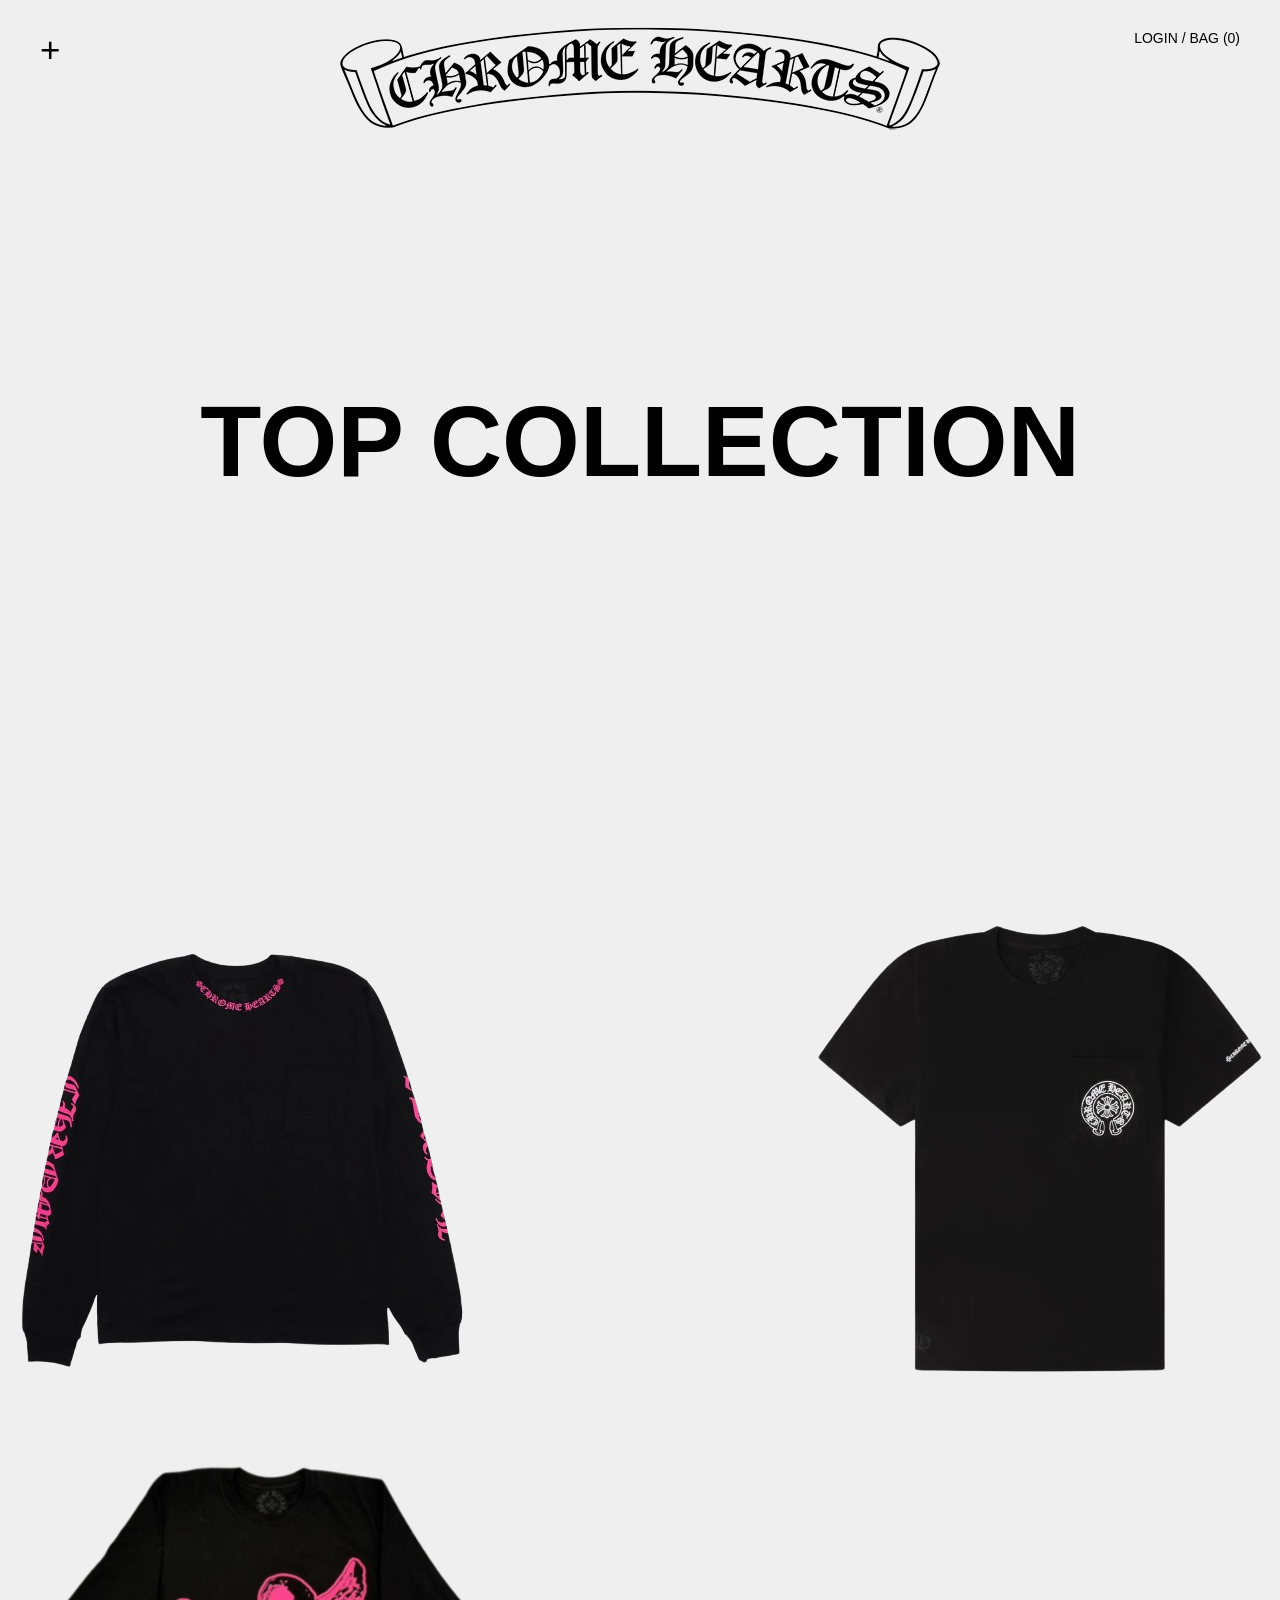
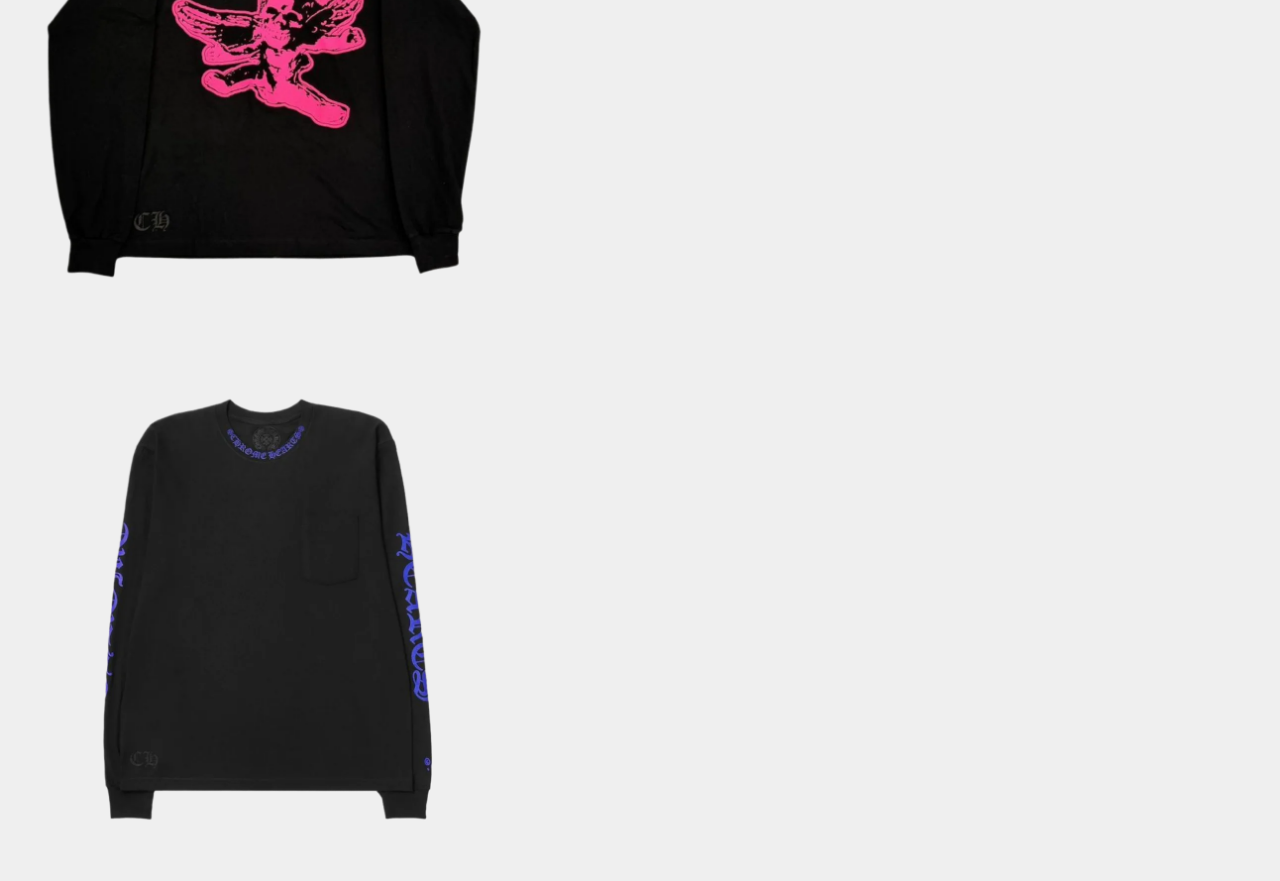
==== Projeto e - commerce/top.html @ cebbcb1e "Add files via upload" ====
<!DOCTYPE html>
<html lang="pt-BR">
<head>
  <meta charset="UTF-8">
  <title>Top</title>
  <link rel="stylesheet" href="style.css">
  <meta name="viewport" content="width=device-width, initial-scale=1.0">
</head>
<body class="top-page">

<div class="page-bg"></div>

<header>
  <div class="left" onclick='abrirMenu()'>
     +
  </div>



  <div class="right">
    LOGIN / BAG (0)
  </div>
</header>

<div id="overlay" class="overlay" onclick="fecharMenu()"></div>

<div id="menu" class="menu">
  <div class="dropdown">
    <a href="#">SHOP</a>

    <div class="submenu">
      <a href="top.html">TOP</a>
      <a href="#">UNDER</a>
      <a href="#">ACESSORIES</a>
    </div>
  </div>
  <a href="#">LOCATIONS</a>
  <a href="#">MAGAZINE</a>
</div>

<main>
  <div class="logoo">
    <img src="images/png.png" >
  </div>


  <div class="titulo">
    <h1>TOP COLLECTION</h1>
    
  </div>

<div class="camisetas1">

  <div class="um">
    <img src="images/tshirt1.png">
  </div>

   <div class="dois">
    <img src="images/tshirt2.png">
  </div>
  
</div>

<div class="camisetas2">

 <div class="tres">
    <img src="images/tshirt3.png" height="535">
  </div>

  <div class="quatro">
    <img src="images/tshirt4.png" height="535" >
  </div>

</div>




  
</main>




<script src="script.js"></script>
</body>
</html>
---- Projeto e - commerce/style.css ----
*{
  margin:0;
  padding:0;
  box-sizing:border-box;
  font-family: Arial, Helvetica, sans-serif;
}

body{
   background:#efefef;
  height:100vh;
  overflow:auto;
}

header{
  position: fixed;   
  top: 0;
  left: 0;
  width: 100%;
  padding: 50px 40px;
  display:flex;
  justify-content:space-between;
  align-items:flex-start;
  z-index: 2000;  
}

.logo {
  display: flex;
  justify-content: center;
  align-items: center;
}

.logo img{
  height: 100px;
  margin-top: 10px;
}


.left, .right{
  font-size:14px;
  cursor:pointer;
}

.left {
  font-size: 35px;
}

main{
  width:100%;
}

.background-shape{
  position:absolute;
  width:900px;
  height:900px;
  border-radius:50%;
}


.slider{
    position: relative;
    width: 100%;
    height: calc(100vh - 100px);
    margin-top: 40px;
    overflow: hidden;
}

.slide{
    width: 100%;
    height: 100%;
    object-fit: cover;
    position: absolute;
    opacity: 0;
    transition: opacity 0.8s ease;
}

.slide.active{
    opacity: 1;
}

.prev, .next{
    position: absolute;
    top: 50%;
    transform: translateY(-50%);
    background: black;
    color: white;
    border: none;
    padding: 10px;
    cursor: pointer;
}

.prev{
    left: 0;
}

.next{
    right: 0;
}

.destaques {
  font-size: 30px;
  text-align: center;
  margin-top: 50px;
}

.lancamentos{
margin: 0 auto;
text-align: center;
display: flex;
justify-content: center;
gap: 80px;
margin-top: 40px;
}

.lancamentos img{
width: 100%;
display: block;
margin: 0 auto;
}

.lancamentos div{
margin-top: 2px;
font-size: 18px;
}

.produto-img{
position: relative;
width: 300px;
height: 300px;
margin: auto;
}

.produto-img img{
width: 100%;
position: absolute;
top: 0;
left: 0;
}

.img2{
opacity: 0;
transition: opacity 0.4s;
}

.produto-img:hover .img1{
opacity: 0;
}

.produto-img:hover .img2{
opacity: 1;
}

.produto p{
margin-top: 10px;
}

.produto1 .img1,
.produto1 .img2{
top: -40px;
}


.photos{
  display: flex;
  gap: 5px;
  margin-top: 70px;
}

.photo{
  position: relative;
  width: 50%;
  overflow: hidden;
}

.photo a{
  display: block;
}

.photo img{
  width: 100%;
  display: block;
  transition: transform 0.5s ease, filter 0.5s ease;
}

.photo:hover img{
  transform: scale(1.1);
  filter: brightness(70%);
}

.tphoto{
  position: absolute;
  top: 45%;
  left: 50%;
  transform: translate(-50%, -50%);
  color: white;
  font-size: 32px;
  font-weight: bold;
}

.botao{
  position: absolute;
  top: 60%;
  left: 50%;
  transform: translate(-50%, -50%);
  padding: 10px 20px;
  background: transparent; 
  color: white; 
  border: 2px solid white; 
  font-size: 14px;
  opacity: 0;
  transition: opacity 0.3s;
}

.photo:hover .botao{
  opacity: 1;
}

.left{
  margin-top:-20px;
}

.right{
  margin-top:-20px;
}

.left img {
  width: 50px;   
  height: auto;  
}

.menu {
  position: fixed;
  top: 0;
  left: 0;
  width: 350px;
  height: 100vh;
  background: white;
  padding: 120px 60px;

  display: flex;
  flex-direction: column;
  gap: 30px;

  transform: translateX(-100%);
  transition: transform 0.5s ease;
  z-index: 1000;
}

.menu a {
  text-decoration: none;
  color: black;
  font-size: 22px;
  letter-spacing: 1px;
  transition: color 0.3s ease;
}

.menu a:hover {
  color: gray;
}

.menu.active {
  transform: translateX(0);
}

.overlay {
  position: fixed;
  top: 0;
  left: 0;
  width: 100%;
  height: 100vh;
  background: rgba(0,0,0,0.3);

  opacity: 0;
  visibility: hidden;
  transition: 0.4s ease;
  z-index: 900;
}

.overlay.active {
  opacity: 1;
  visibility: visible;
}

.dropdown {
  display: flex;
  flex-direction: column;
}

.submenu {
  max-height: 0;
  display: flex;    
  overflow: hidden;
  transition: max-height 1.0s ease;
  margin-left: 15px;
  flex-direction: column;
}

.dropdown:hover .submenu {
  max-height: 200px;
}

.submenu a {
  font-size: 18px;
  color: #000000;
}

.titulo {
  text-align: center;
  padding-top: 400px;
  padding-bottom: 400px;
  font-size: 50px;
}

.page-bg{
  position: fixed;
  top:0;
  left:0;
  width:100%;
  height:100%;
  z-index:-1;
  pointer-events:none;
}

.background-shape{
  position:absolute;
  width:900px;
  height:900px;
  border-radius:50%;
  z-index:-1;
  pointer-events:none;
}

.menu {
  position: fixed;
  top: 0;
  left: 0;
  width: 350px;
  height: 100vh;
  background: white;
  padding: 120px 60px;

  display: flex;
  flex-direction: column;
  gap: 30px;

  transform: translateX(-100%);
  transition: transform 0.5s ease;

  z-index: 5000;
}

.overlay {
  position: fixed;
  top: 0;
  left: 0;
  width: 100%;
  height: 100vh;
  background: rgba(0,0,0,0.3);

  opacity: 0;
  visibility: hidden;
  transition: 0.4s ease;

  z-index: 4000;
}

.logoo{
 display:flex;
 justify-content:center;
 align-items:center;
 margin-top:20px;
}

.logoo img{
 max-width:100%;
 height:auto;
}

.titulo {
  margin-top: -150px;
}


@font-face {
  font-family:'fontec';
  src: url('CloisterBlack.ttf') format('tff');
}

.camisetas1 {
  display: flex;
  justify-content: center;
  gap: 300px;
}
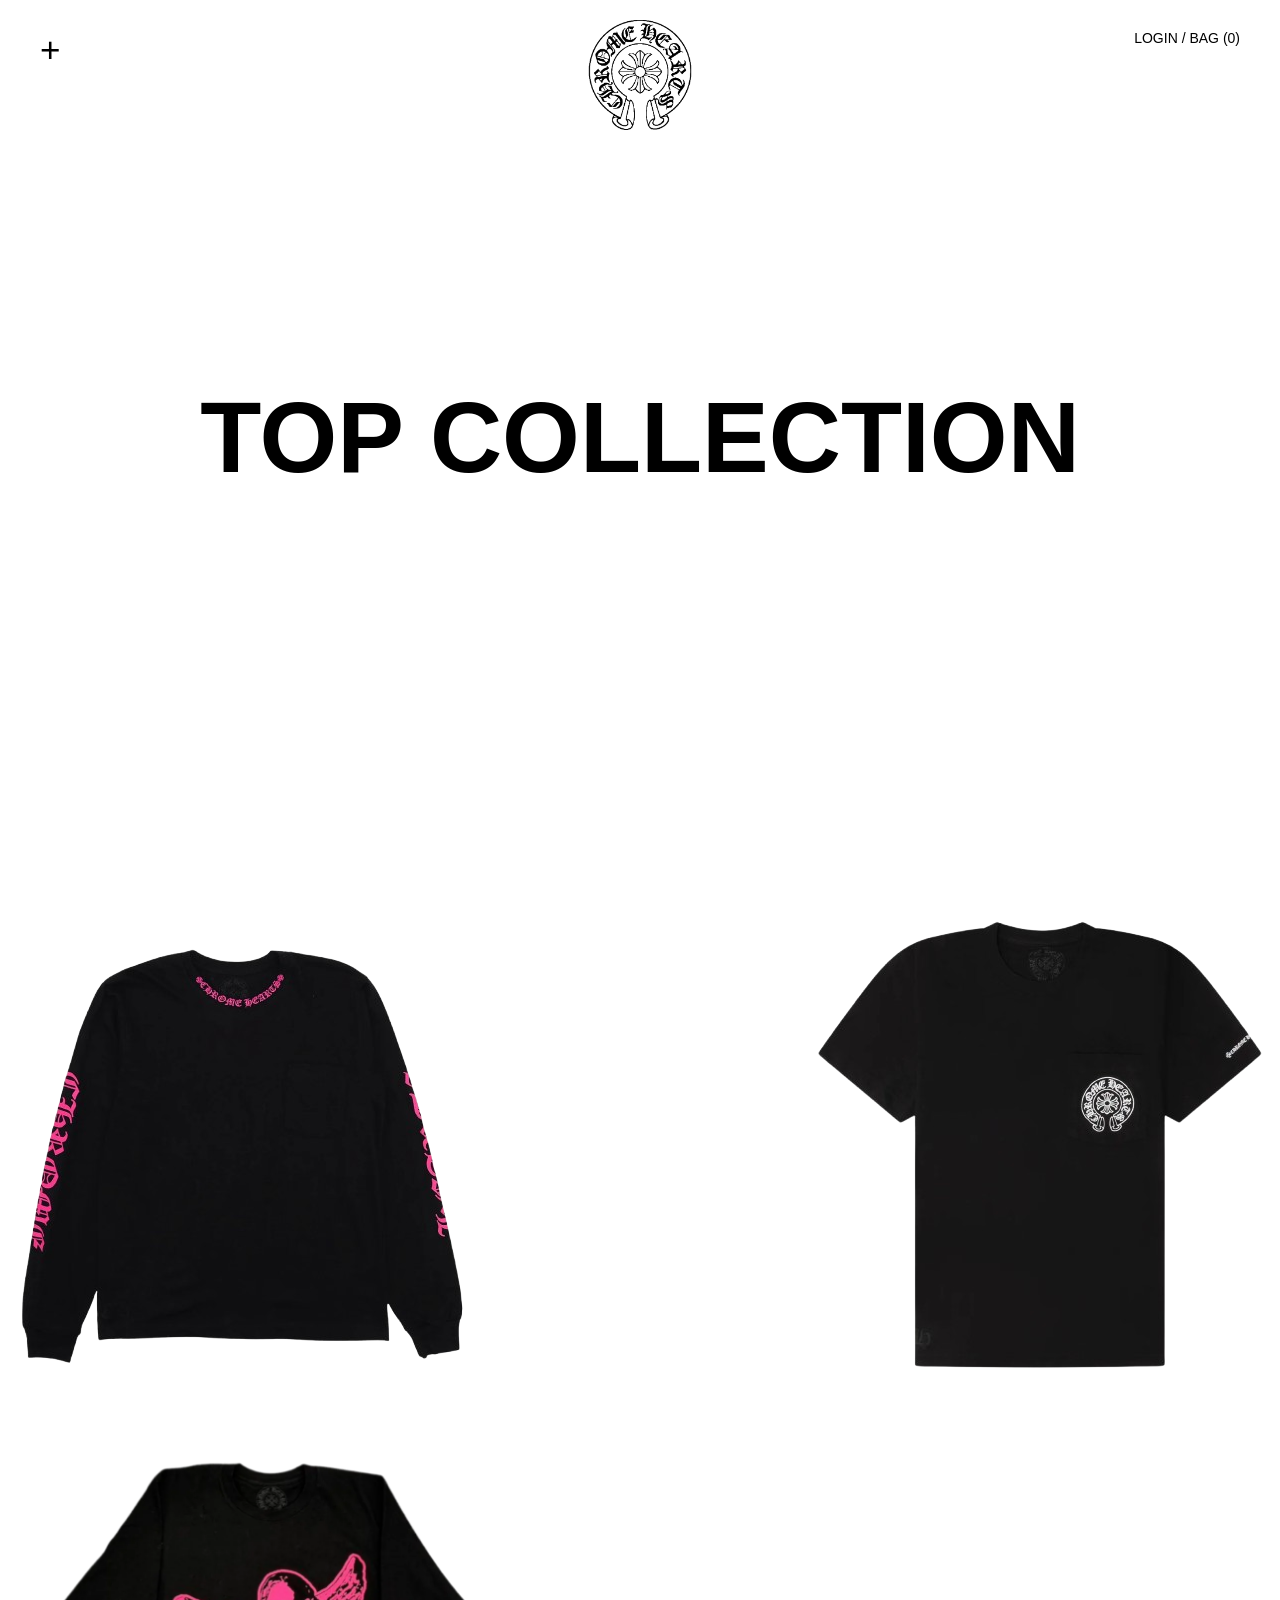
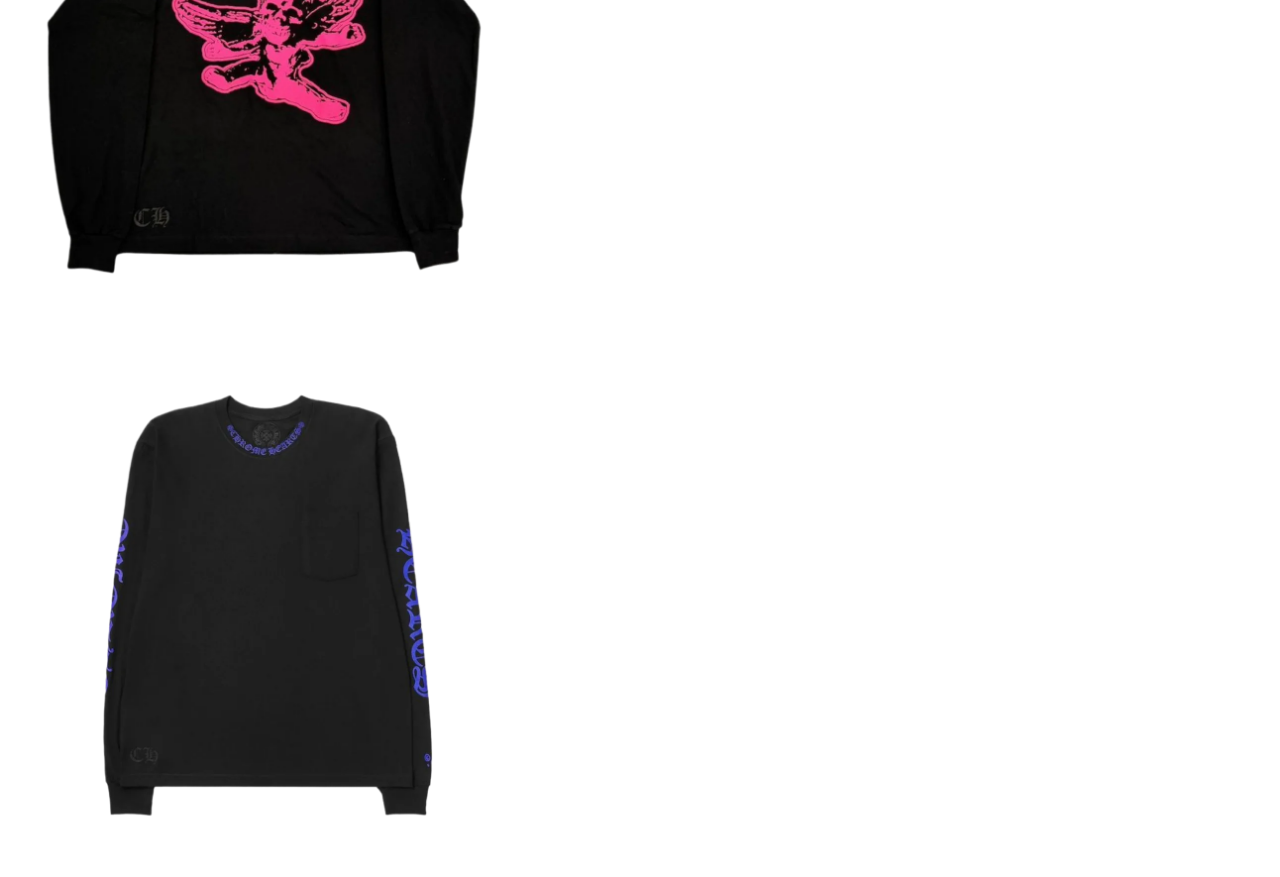
==== commit a71edb87: "Add files via upload Adicionei uma página HTML para um dos produtos em destaque. Essa página possui " ====
--- a/Projeto e - commerce/top.html
+++ b/Projeto e - commerce/top.html
@@ -14,8 +14,6 @@
   <div class="left" onclick='abrirMenu()'>
      +
   </div>
-
-
 
   <div class="right">
     LOGIN / BAG (0)
@@ -40,13 +38,12 @@
 
 <main>
   <div class="logoo">
-    <img src="images/png.png" >
+    <img src="images/pngwing.com.png">
   </div>
 
 
   <div class="titulo">
     <h1>TOP COLLECTION</h1>
-    
   </div>
 
 <div class="camisetas1">
--- a/Projeto e - commerce/style.css
+++ b/Projeto e - commerce/style.css
@@ -6,7 +6,7 @@
 }
 
 body{
-   background:#efefef;
+   background:#ffffff;
   height:100vh;
   overflow:auto;
 }
@@ -161,7 +161,7 @@
 
 .photos{
   display: flex;
-  gap: 5px;
+  gap: 15px;
   margin-top: 70px;
 }
 
@@ -214,6 +214,219 @@
   opacity: 1;
 }
 
+.models {
+  display: flex;
+  gap: 15px;
+  margin-top: 15px;
+}
+
+.model a{
+  display: block;
+}
+
+.model img{
+  width: 100%;
+  display: block;
+  transition: transform 0.5s ease, filter 0.5s ease;
+}
+
+.model:hover img{
+  filter: brightness(70%);
+}
+
+.tmodel{
+  position: relative;
+  bottom: 90px;
+  left: 50%;
+  transform: translate(-50%, -50%);
+  color: white;
+  font-size: 32px;
+  font-weight: bold;
+  text-align: center;
+}
+
+.model a {
+  display: block;
+  text-decoration: none; 
+  color: inherit;
+}
+
+.linha {
+  border-top: 2px solid rgb(231, 231, 231);
+  margin-top: 40px;
+}
+
+.cabecalho {
+  display: flex;
+  justify-content: center;
+  gap: 30px;
+  margin-top: 60px;
+  color: rgb(163, 163, 163);
+}
+
+.cabecalho2 {
+  display: flex;
+  justify-content: center;
+  gap: 30px;
+  margin-top: 40px;
+  margin-bottom: 40px;
+}
+
+/*Whitebluetshirtpage*/
+
+/* Container que segura as duas colunas */
+.product-page-wrapper {
+    display: flex;
+    max-width: 1300px;
+    margin: 40px auto;
+    padding: 0 20px;
+    gap: 60px; /* Espaço entre as fotos e o texto */
+    font-family: sans-serif;
+    margin-top: 70px;
+    
+}
+
+/* Coluna das Imagens */
+.product-gallery {
+    display: flex;
+    flex: 2; /* Ocupa 2 partes do espaço */
+    gap: 20px;
+}
+
+.thumbnails {
+    display: flex;
+    flex-direction: column;
+    gap: 12px;
+    width: 80px;
+}
+
+.thumbnails img {
+    width: 100%;
+    cursor: pointer;
+    border: 1px solid transparent;
+}
+
+.thumbnails img.active {
+    border: 1px solid #000;
+}
+
+.main-image-container {
+    flex: 1;
+    display: flex;
+    margin-top: -60px;
+}
+
+.main-image-container img {
+    width: 100%;
+    display: block;
+}
+
+/* Coluna de Texto */
+.product-info-column {
+    flex: 1; /* Ocupa 1 parte do espaço */
+}
+
+.product-name {
+    font-size: 1.4rem;
+    font-weight: 600;
+    margin: 0 0 10px 0;
+}
+
+.product-price {
+    font-size: 1.1rem;
+    margin-bottom: 30px;
+}
+
+.variant-thumb {
+    width: 60px;
+    border: 1px solid #ddd;
+    margin-right: 8px;
+    cursor: pointer;
+}
+
+.variant-thumb.active {
+    border-color: #000;
+}
+
+/* Tamanhos */
+.size-selector-container {
+    margin: 30px 0;
+}
+
+.size-selector-container .label {
+    font-size: 0.8rem;
+    font-weight: bold;
+    display: block;
+    margin-bottom: 10px;
+}
+
+.size-options {
+    display: flex;
+    gap: 8px;
+}
+
+.size-btn {
+    border: 1px solid #ddd;
+    background: #fff;
+    padding: 10px 15px;
+    min-width: 50px;
+    cursor: pointer;
+}
+
+.size-btn.out-of-stock {
+    color: #ccc;
+    text-decoration: line-through;
+    border-color: #f0f0f0;
+}
+
+/* Botão Preto Estilo BAPE */
+.action-button {
+    width: 100%;
+    background: #000;
+    color: #fff;
+    border: none;
+    padding: 18px;
+    font-weight: bold;
+    text-transform: uppercase;
+    cursor: pointer;
+    margin-bottom: 25px;
+}
+
+/* Detalhes/Accordion */
+details {
+    border-top: 1px solid #eee;
+}
+
+summary {
+    list-style: none;
+    padding: 15px 0;
+    cursor: pointer;
+    display: flex;
+    justify-content: space-between;
+    font-weight: bold;
+    font-size: 0.9rem;
+}
+
+summary::-webkit-details-marker { display: none; }
+
+
+
+
+
+
+
+
+
+
+
+
+
+
+
+
+
+
+
 .left{
   margin-top:-20px;
 }
@@ -372,7 +585,7 @@
 
 .logoo img{
  max-width:100%;
- height:auto;
+ height:110px;
 }
 
 .titulo {
@@ -380,11 +593,6 @@
 }
 
 
-@font-face {
-  font-family:'fontec';
-  src: url('CloisterBlack.ttf') format('tff');
-}
-
 .camisetas1 {
   display: flex;
   justify-content: center;
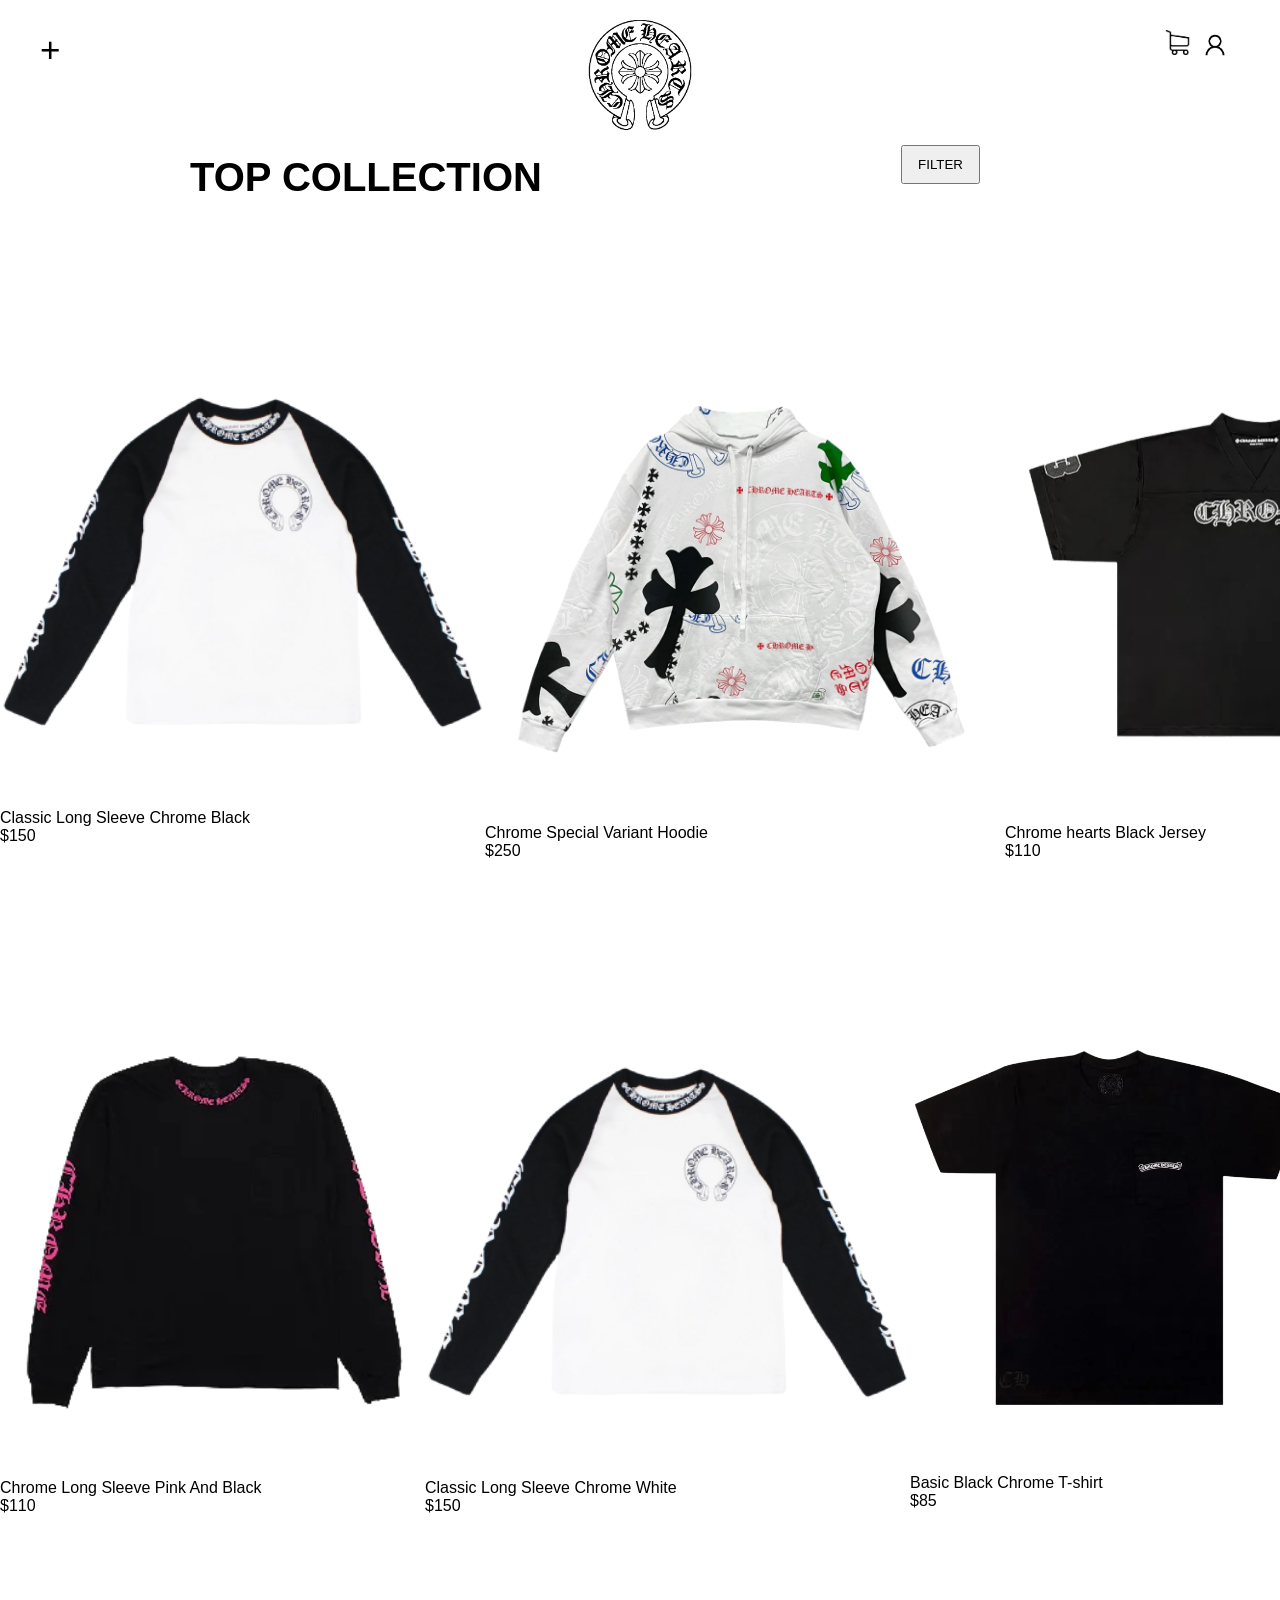
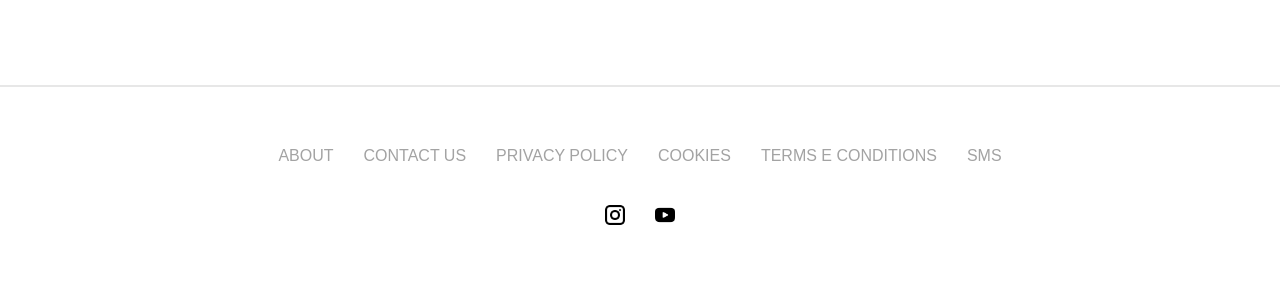
==== commit 94d76ce8: "Add files via upload" ====
--- a/Projeto e - commerce/top.html
+++ b/Projeto e - commerce/top.html
@@ -10,74 +10,189 @@
 
 <div class="page-bg"></div>
 
-<header>
-  <div class="left" onclick='abrirMenu()'>
-     +
-  </div>
+  <header>
+    <div class="left" onclick='abrirMenu()'>
+      +
+    </div>
 
-  <div class="right">
-    LOGIN / BAG (0)
-  </div>
-</header>
+      <div class="right">
+       <img src="images/126510-removebg-preview.png" height="25px">
+        <div class="logologin">
+        <a href="login.html">
+          <img src="images/png-clipart-computer-icons-user-login-gender-miscellaneous-desktop-wallpaper-thumbnail-removebg-preview.png" height="30px">
+        </a>
+        </div>
+    </div>
+  </header>
+
+
+
 
 <div id="overlay" class="overlay" onclick="fecharMenu()"></div>
 
 <div id="menu" class="menu">
   <div class="dropdown">
-    <a href="#">SHOP</a>
+  <a href="#">SHOP</a>
 
-    <div class="submenu">
-      <a href="top.html">TOP</a>
-      <a href="#">UNDER</a>
-      <a href="#">ACESSORIES</a>
-    </div>
+  <div class="submenu">
+    <a href="top.html">TOP</a>
+    <a href="acessories.html">ACESSORIES</a>
   </div>
-  <a href="#">LOCATIONS</a>
-  <a href="#">MAGAZINE</a>
+</div>
+  <a href="men.html">MEN</a>
+  <a href="women.html">WOMAN</a>
+  <a href="kids.html">KIDS</a>
 </div>
 
 <main>
+
   <div class="logoo">
     <img src="images/pngwing.com.png">
   </div>
 
-
+<div class="emcima">
   <div class="titulo">
     <h1>TOP COLLECTION</h1>
   </div>
 
-<div class="camisetas1">
+<div class="filter-container">
+  <button id="filterBtn">FILTER</button>
 
-  <div class="um">
-    <img src="images/tshirt1.png">
+  <div id="filterMenu" class="filter-menu">
+    
+
+    <label>
+      TYPE
+      <select>
+        <option>T-SHIRT</option>
+        <option>HOODIE</option>
+      </select>
+    </label>
+
+  <label>
+    COLORS
+    <select>
+     <option>BLACK</option>
+     <option>WHITE</option>
+     <option>RED</option>
+     <option>BLUE</option>
+     <option>PINK</option>
+    </select> 
+  </label>
+
+  </div>
+</div>
   </div>
 
-   <div class="dois">
-    <img src="images/tshirt2.png">
-  </div>
-  
+<div class="camisacima">
+
+<div class="camisacima1">
+
+   <div class="top1">
+    <img src="images/top5.png" height="485px">
+   </div>
+
+    <div class="textop1">
+     <p>Classic Long Sleeve Chrome Black</p>
+     <p>$150</p>
+    </div>
+
 </div>
 
-<div class="camisetas2">
+<div class="camisacima2">
 
- <div class="tres">
-    <img src="images/tshirt3.png" height="535">
-  </div>
+   <div class="top2">
+    <img src="images/top2.png" height="520px">
+   </div>
 
-  <div class="quatro">
-    <img src="images/tshirt4.png" height="535" >
-  </div>
+    <div class="textop2">
+     <p>Chrome Special Variant Hoodie</p>
+     <p>$250</p>
+    </div>
 
 </div>
 
 
 
+<div class="camisacima3">
 
-  
-</main>
+   <div class="top3">
+    <img src="images/top3.png" height="500px">
+   </div>
+
+    <div class="textop3">
+     <p>Chrome hearts Black Jersey</p>
+     <p>$110</p>
+    </div>
+
+</div>
+</div>
 
 
+<div class="camisabaixo">
+<div class="camisabaixo4">
 
+   <div class="top4">
+    <img src="images/top4.png" height="425px">
+   </div>
+
+    <div class="textop4">
+     <p>Chrome Long Sleeve Pink And Black</p>
+     <p>$110</p>
+    </div>
+
+</div>
+
+<div class="camisabaixo5">
+
+   <div class="top5">
+    <img src="images/top5.png" height="485px">
+   </div>
+
+    <div class="textop5">
+     <p>Classic Long Sleeve Chrome White</p>
+     <p>$150</p>
+    </div>
+
+</div>
+
+<div class="camisabaixo6">
+
+   <div class="top6">
+    <img src="images/top6.png" height="365px">
+   </div>
+
+    <div class="textop6">
+     <p>Basic Black Chrome T-shirt</p>
+     <p>$85</p>
+    </div>
+
+</div>
+</div>
+
+<div class="">
+<div class="linha"></div>
+
+<div class="cabecalho">
+ <div>ABOUT</div>
+  <div>CONTACT US</div>
+   <div>PRIVACY POLICY</div>
+  <div>COOKIES</div>
+ <div>TERMS E CONDITIONS</div>
+<div>SMS</div>
+</div>
+
+<div class="cabecalho2">
+  <img src="images/instagram (1).png" height="20px">
+   <img src="images/youtube.png" height="20px">
+</div>
+
+<div>
+  <P>ㅤㅤ</P>
+</div>
+
+</div>
+</main>
 
 <script src="script.js"></script>
 </body>
--- a/Projeto e - commerce/style.css
+++ b/Projeto e - commerce/style.css
@@ -32,7 +32,9 @@
 .logo img{
   height: 100px;
   margin-top: 10px;
-}
+  margin-bottom: -10px;
+}
+
 
 
 .left, .right{
@@ -42,6 +44,12 @@
 
 .left {
   font-size: 35px;
+}
+
+.right{
+  display: flex;
+  margin-right: 10px;
+  gap: 10px;
 }
 
 main{
@@ -62,6 +70,7 @@
     height: calc(100vh - 100px);
     margin-top: 40px;
     overflow: hidden;
+    margin-top: 30px;
 }
 
 .slide{
@@ -272,9 +281,32 @@
   margin-bottom: 40px;
 }
 
+.animar {
+  opacity: 0;
+  transform: translateY(50px);
+  transition: all 0.6s ease;
+}
+
+.animar.ativo {
+  opacity: 1;
+  transform: translateY(0);
+}
+
 /*Whitebluetshirtpage*/
 
 /* Container que segura as duas colunas */
+
+.aparecer {
+  opacity: 0; /* começa invisível */
+  transform: translateY(50px); /* começa um pouco pra baixo */
+  transition: all 0.8s ease; /* animação suave */
+}
+
+.aparecer.ativo {
+  opacity: 1; /* aparece */
+  transform: translateY(0); /* sobe para posição normal */
+}
+
 .product-page-wrapper {
     display: flex;
     max-width: 1300px;
@@ -409,24 +441,6 @@
 
 summary::-webkit-details-marker { display: none; }
 
-
-
-
-
-
-
-
-
-
-
-
-
-
-
-
-
-
-
 .left{
   margin-top:-20px;
 }
@@ -576,6 +590,10 @@
   z-index: 4000;
 }
 
+
+
+/* TOP HTML */
+
 .logoo{
  display:flex;
  justify-content:center;
@@ -589,15 +607,172 @@
 }
 
 .titulo {
-  margin-top: -150px;
-}
-
-
-.camisetas1 {
-  display: flex;
+  margin-top: -375px;
+  display: flex;
+  justify-content: left;
+  font-size: 20px;
+  margin-left: 190px;
+}
+
+.filter-container {
+  position: fixed;
+  top: 145px;
+  right: 300px;
+}
+
+#filterBtn {
+  padding: 10px 15px;
+  cursor: pointer;
+}
+
+.filter-menu {
+  position: absolute;
+  top: 100%; 
+  left: 0;
+  background: #ffffff;
+  color: rgb(0, 0, 0);
+  width: 200px;
+  padding: 15px;
+  border-radius: 8px;
+
+  box-shadow: 0 10px 20px rgba(0, 0, 0, 0.2);
+
+  opacity: 0;
+  transform: translateY(-10px);
+  visibility: hidden;
+  pointer-events: none;
+
+  transition: all 0.25s ease;
+}
+
+.filter-menu.active {
+  opacity: 1;
+  transform: translateY(0);
+  visibility: visible;
+  pointer-events: auto;
+}
+
+label {
+  display: block;
+  margin: 10px 0;
+}
+
+.filter-menu {
+  transform: translateY(-10px) scale(0.95);
+}
+
+.filter-menu.active {
+  transform: translateY(0) scale(1);
+}
+
+.camisacima {
+  display: flex;
+  justify-content: space-around;
+  margin-top: -300px;
+}
+
+.camisacima1 {
+ display: flex;
+ flex-direction: column;
+}
+
+.camisacima2 {
+ display: flex;
+ flex-direction: column;
+}
+
+.camisacima3 {
+ display: flex;
+ flex-direction: column;
+}
+
+.camisabaixo {
+  display: flex;
+  justify-content: space-around;
+  margin-top: 130px;
+  margin-bottom: 170px;
+}
+
+.camisabaixo4 {
+  display: flex;
+  flex-direction: column;
+  margin-top: 20px ;
+}
+
+.camisabaixo6 {
+  display: flex;
+  flex-direction: column;
+  margin-top: 55px ;
+}
+
+.textop4 {
+  margin-top: 40px;
+  
+}
+
+.textop6 {
+  margin-top: 60px;
+}
+
+.top1 {
+  margin-top: 20px;
+  align-items: center;
+}
+
+.top3 {
+  margin-top: 20px;
+}
+
+/*LOGIN*/
+
+
+.pagelogin {
+  background-color: #eeeeee;
+}
+
+.loginbody{
+  display: flex;
+  background-color: rgb(255, 255, 255);
   justify-content: center;
-  gap: 300px;
-}
-
-
-
+  align-items: center;
+  flex-direction: column;
+  width: 470px;        
+  margin: 100px auto;  
+  padding: 20px;      
+  border-radius: 10px; 
+  margin-top: 200px;
+}
+
+.singin {
+  font-size: 30px;
+  display: flex;
+  margin-bottom: 200px;
+}
+
+.inputlogin1 input {
+  width: 400px;
+  height: 50px;
+    border-radius: 10px;
+  border: 1px solid #ccc;
+  padding: 10px;
+}
+
+.inputlogin2 input {
+  margin-top: 15px;
+  width: 400px;
+  height: 50px;
+    border-radius: 10px;
+  border: 1px solid #ccc;
+  padding: 10px;
+}
+
+.loginbutton button {
+  width: 400px;
+  height: 50px;
+  margin-top: 40px;
+  font-size: 20px;
+  background-color: rgb(86, 145, 235);
+    border-radius: 10px;
+  border: 1px solid #4d83f8;
+  padding: 10px;
+}
